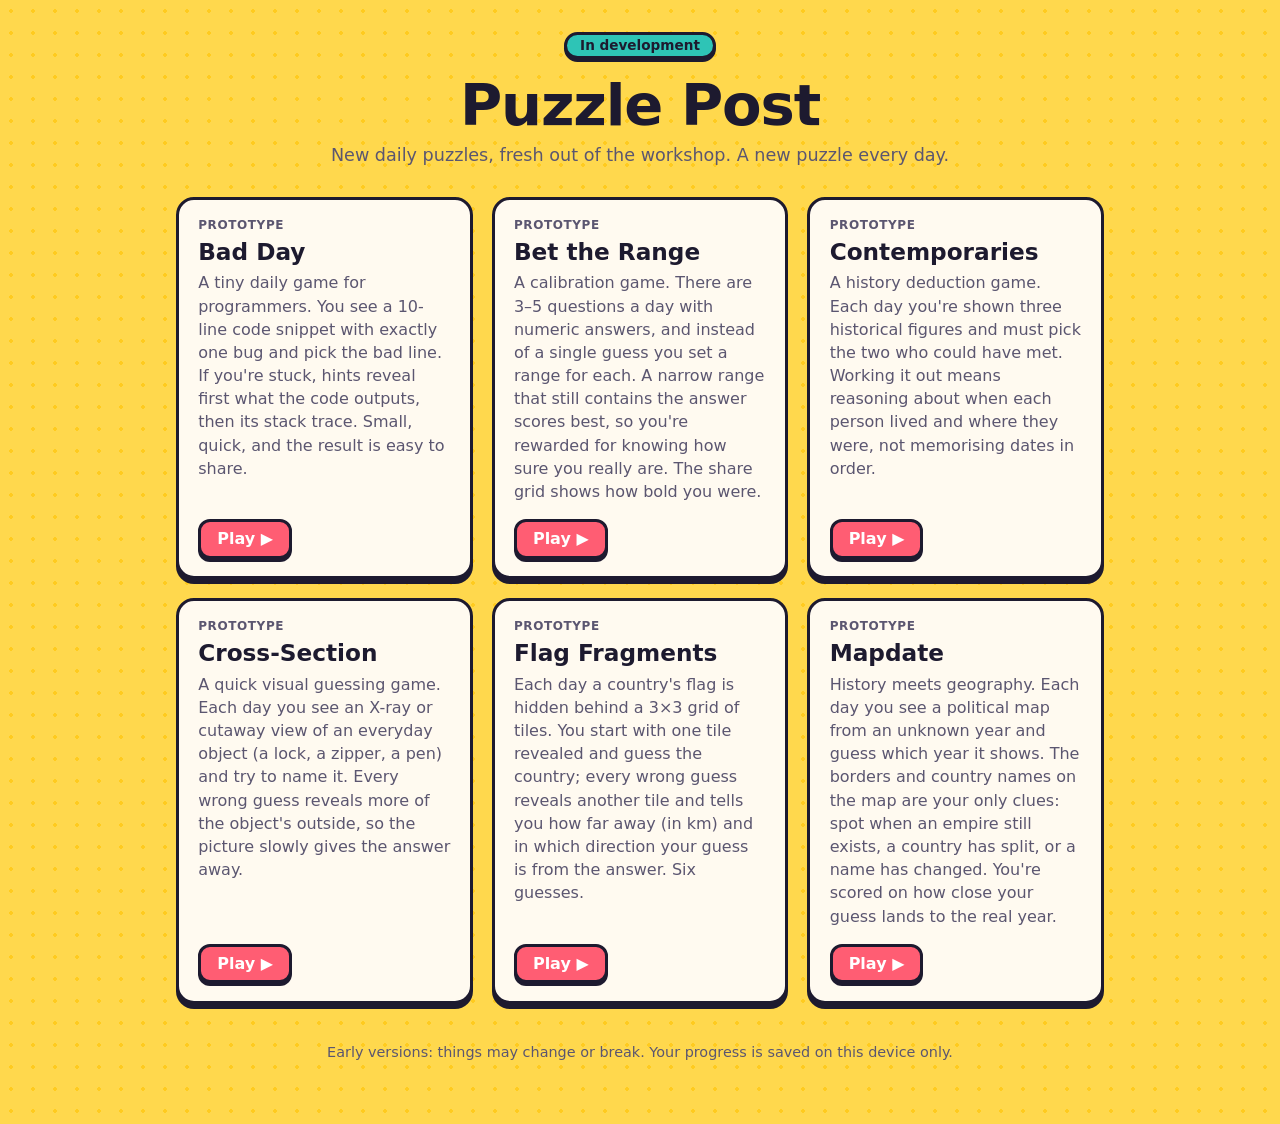
==== index.html @ 7a164815 "[ubuntim] update dev site: bad-day, bet-the-range, contemporaries, cross-section, flag-fragments, ma" ====
<!doctype html>
<html lang="en">
<head>
<meta charset="utf-8">
<meta name="viewport" content="width=device-width,initial-scale=1">
<meta name="robots" content="noindex">
<title>Puzzle Post · games in development</title>
<meta name="description" content="New daily puzzle games from Puzzle Post, still in development.">
<style>
:root{--bg:#ffd84d;--dots:#ffcb1f;--paper:#fffaf0;--ink:#1d1a2f;--muted:#5b5670;--accent:#ff5d73;--accent-2:#2ec4b6;
--font:ui-rounded,'SF Pro Rounded','Nunito','Varela Round','Segoe UI',system-ui,sans-serif}
*{box-sizing:border-box}
body{margin:0;min-height:100dvh;font-family:var(--font);color:var(--ink);background:var(--bg) radial-gradient(var(--dots) 2px,transparent 2px) 0 0/22px 22px}
main{max-width:960px;margin:0 auto;padding:2rem 16px 4rem}
header{text-align:center;margin-bottom:2rem}
h1{font-size:clamp(2.2rem,8vw,3.6rem);margin:0;letter-spacing:-.02em}
.sub{font-size:1.1rem;color:var(--muted);margin:.4rem 0 0}
.badge{display:inline-block;background:var(--accent-2);border:3px solid var(--ink);border-radius:999px;padding:.15rem .8rem;font-weight:800;font-size:.85rem;margin-bottom:.8rem;box-shadow:0 3px 0 var(--ink)}
.grid{display:grid;grid-template-columns:repeat(auto-fill,minmax(260px,1fr));gap:1.2rem}
.card{display:flex;flex-direction:column;gap:.4rem;background:var(--paper);border:3px solid var(--ink);border-radius:18px;padding:1.1rem 1.2rem;
color:inherit;text-decoration:none;box-shadow:0 5px 0 var(--ink);transition:transform .12s,box-shadow .12s}
.card:hover,.card:focus-visible{transform:translateY(-3px);box-shadow:0 8px 0 var(--ink);outline:none}
.card:active{transform:translateY(3px);box-shadow:0 2px 0 var(--ink)}
.card h2{margin:0;font-size:1.45rem}
.card p{margin:0;color:var(--muted);flex:1;line-height:1.45}
.tag{align-self:flex-start;font-size:.75rem;font-weight:800;text-transform:uppercase;letter-spacing:.05em;color:var(--muted)}
.play{align-self:flex-start;margin-top:.6rem;background:var(--accent);color:#fff;border:3px solid var(--ink);border-radius:12px;padding:.45rem 1rem;font-weight:800;box-shadow:0 3px 0 var(--ink)}
.empty{text-align:center;color:var(--muted)}
footer{text-align:center;color:var(--muted);font-size:.9rem;margin-top:2.5rem}
@media (prefers-reduced-motion:reduce){.card{transition:none}}
</style>
</head>
<body>
<main>
<header>
  <span class="badge">In development</span>
  <h1>Puzzle Post</h1>
  <p class="sub">New daily puzzles, fresh out of the workshop. A new puzzle every day.</p>
</header>
<div class="grid">
<a class="card" href="bad-day/">
  <span class="tag">Prototype</span>
  <h2>Bad Day</h2>
  <p>A tiny daily game for programmers. You see a 10-line code snippet with exactly one bug and pick the bad line. If you're stuck, hints reveal first what the code outputs, then its stack trace. Small, quick, and the result is easy to share.</p>
  <span class="play">Play ▶</span>
</a>
<a class="card" href="bet-the-range/">
  <span class="tag">Prototype</span>
  <h2>Bet the Range</h2>
  <p>A calibration game. There are 3–5 questions a day with numeric answers, and instead of a single guess you set a range for each. A narrow range that still contains the answer scores best, so you're rewarded for knowing how sure you really are. The share grid shows how bold you were.</p>
  <span class="play">Play ▶</span>
</a>
<a class="card" href="contemporaries/">
  <span class="tag">Prototype</span>
  <h2>Contemporaries</h2>
  <p>A history deduction game. Each day you're shown three historical figures and must pick the two who could have met. Working it out means reasoning about when each person lived and where they were, not memorising dates in order.</p>
  <span class="play">Play ▶</span>
</a>
<a class="card" href="cross-section/">
  <span class="tag">Prototype</span>
  <h2>Cross-Section</h2>
  <p>A quick visual guessing game. Each day you see an X-ray or cutaway view of an everyday object (a lock, a zipper, a pen) and try to name it. Every wrong guess reveals more of the object's outside, so the picture slowly gives the answer away.</p>
  <span class="play">Play ▶</span>
</a>
<a class="card" href="flag-fragments/">
  <span class="tag">Prototype</span>
  <h2>Flag Fragments</h2>
  <p>Each day a country's flag is hidden behind a 3×3 grid of tiles. You start with one tile revealed and guess the country; every wrong guess reveals another tile and tells you how far away (in km) and in which direction your guess is from the answer. Six guesses.</p>
  <span class="play">Play ▶</span>
</a>
<a class="card" href="mapdate/">
  <span class="tag">Prototype</span>
  <h2>Mapdate</h2>
  <p>History meets geography. Each day you see a political map from an unknown year and guess which year it shows. The borders and country names on the map are your only clues: spot when an empire still exists, a country has split, or a name has changed. You're scored on how close your guess lands to the real year.</p>
  <span class="play">Play ▶</span>
</a>
</div>
<footer>Early versions: things may change or break. Your progress is saved on this device only.</footer>
</main>
</body>
</html>
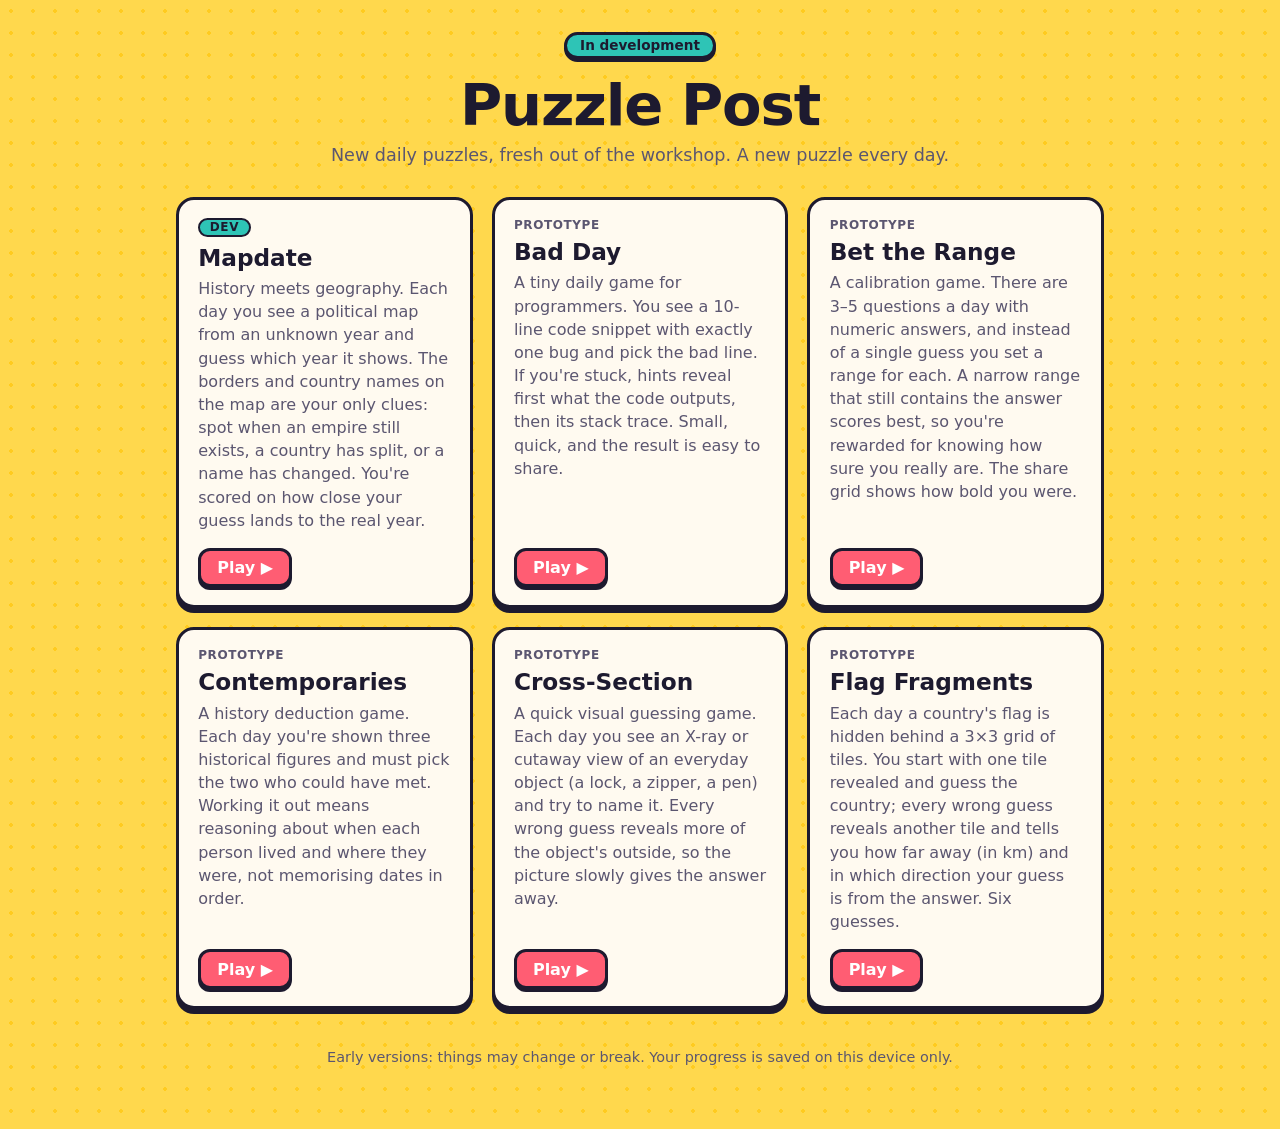
==== commit 9e80d22b: "[ubuntim] update dev site: mapdate, bad-day, bet-the-range, contemporaries, cross-section, flag-frag" ====
--- a/index.html
+++ b/index.html
@@ -25,6 +25,7 @@
 .card p{margin:0;color:var(--muted);flex:1;line-height:1.45}
 .tag{align-self:flex-start;font-size:.75rem;font-weight:800;text-transform:uppercase;letter-spacing:.05em;color:var(--muted)}
 .play{align-self:flex-start;margin-top:.6rem;background:var(--accent);color:#fff;border:3px solid var(--ink);border-radius:12px;padding:.45rem 1rem;font-weight:800;box-shadow:0 3px 0 var(--ink)}
+.card.dev .tag{color:var(--ink);background:var(--accent-2);border:2px solid var(--ink);border-radius:999px;padding:.05rem .6rem}
 .empty{text-align:center;color:var(--muted)}
 footer{text-align:center;color:var(--muted);font-size:.9rem;margin-top:2.5rem}
 @media (prefers-reduced-motion:reduce){.card{transition:none}}
@@ -38,6 +39,12 @@
   <p class="sub">New daily puzzles, fresh out of the workshop. A new puzzle every day.</p>
 </header>
 <div class="grid">
+<a class="card dev" href="mapdate/">
+  <span class="tag">Dev</span>
+  <h2>Mapdate</h2>
+  <p>History meets geography. Each day you see a political map from an unknown year and guess which year it shows. The borders and country names on the map are your only clues: spot when an empire still exists, a country has split, or a name has changed. You're scored on how close your guess lands to the real year.</p>
+  <span class="play">Play ▶</span>
+</a>
 <a class="card" href="bad-day/">
   <span class="tag">Prototype</span>
   <h2>Bad Day</h2>
@@ -68,12 +75,6 @@
   <p>Each day a country's flag is hidden behind a 3×3 grid of tiles. You start with one tile revealed and guess the country; every wrong guess reveals another tile and tells you how far away (in km) and in which direction your guess is from the answer. Six guesses.</p>
   <span class="play">Play ▶</span>
 </a>
-<a class="card" href="mapdate/">
-  <span class="tag">Prototype</span>
-  <h2>Mapdate</h2>
-  <p>History meets geography. Each day you see a political map from an unknown year and guess which year it shows. The borders and country names on the map are your only clues: spot when an empire still exists, a country has split, or a name has changed. You're scored on how close your guess lands to the real year.</p>
-  <span class="play">Play ▶</span>
-</a>
 </div>
 <footer>Early versions: things may change or break. Your progress is saved on this device only.</footer>
 </main>
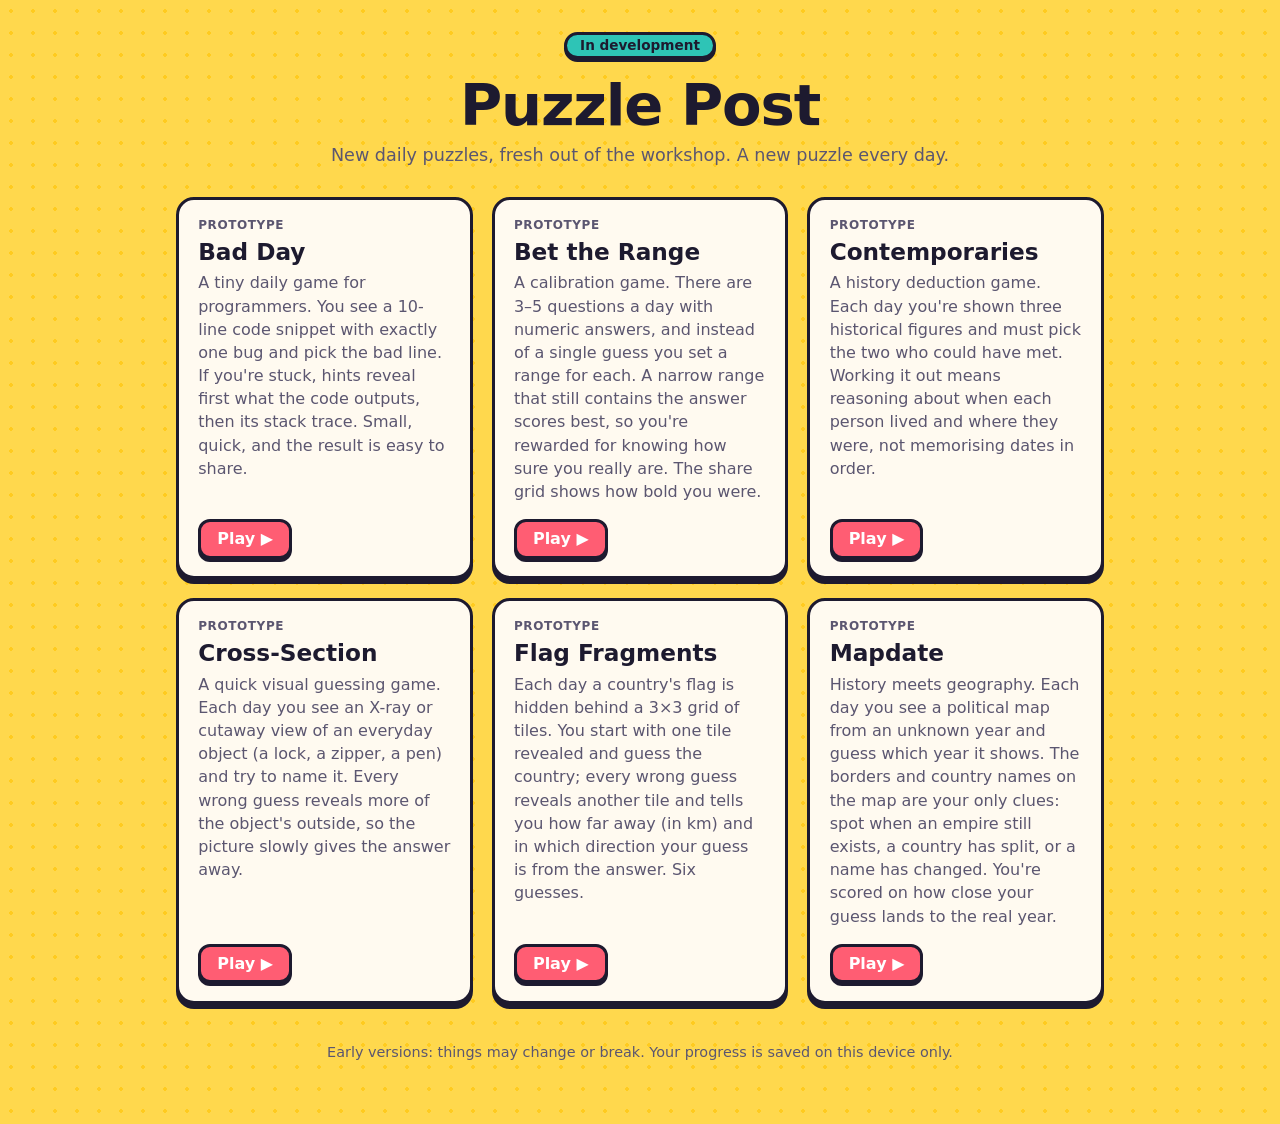
==== commit c53c7c63: "[ubuntim] update dev site: bad-day, bet-the-range, contemporaries, cross-section, flag-fragments, ma" ====
--- a/index.html
+++ b/index.html
@@ -39,12 +39,6 @@
   <p class="sub">New daily puzzles, fresh out of the workshop. A new puzzle every day.</p>
 </header>
 <div class="grid">
-<a class="card dev" href="mapdate/">
-  <span class="tag">Dev</span>
-  <h2>Mapdate</h2>
-  <p>History meets geography. Each day you see a political map from an unknown year and guess which year it shows. The borders and country names on the map are your only clues: spot when an empire still exists, a country has split, or a name has changed. You're scored on how close your guess lands to the real year.</p>
-  <span class="play">Play ▶</span>
-</a>
 <a class="card" href="bad-day/">
   <span class="tag">Prototype</span>
   <h2>Bad Day</h2>
@@ -75,6 +69,12 @@
   <p>Each day a country's flag is hidden behind a 3×3 grid of tiles. You start with one tile revealed and guess the country; every wrong guess reveals another tile and tells you how far away (in km) and in which direction your guess is from the answer. Six guesses.</p>
   <span class="play">Play ▶</span>
 </a>
+<a class="card" href="mapdate/">
+  <span class="tag">Prototype</span>
+  <h2>Mapdate</h2>
+  <p>History meets geography. Each day you see a political map from an unknown year and guess which year it shows. The borders and country names on the map are your only clues: spot when an empire still exists, a country has split, or a name has changed. You're scored on how close your guess lands to the real year.</p>
+  <span class="play">Play ▶</span>
+</a>
 </div>
 <footer>Early versions: things may change or break. Your progress is saved on this device only.</footer>
 </main>
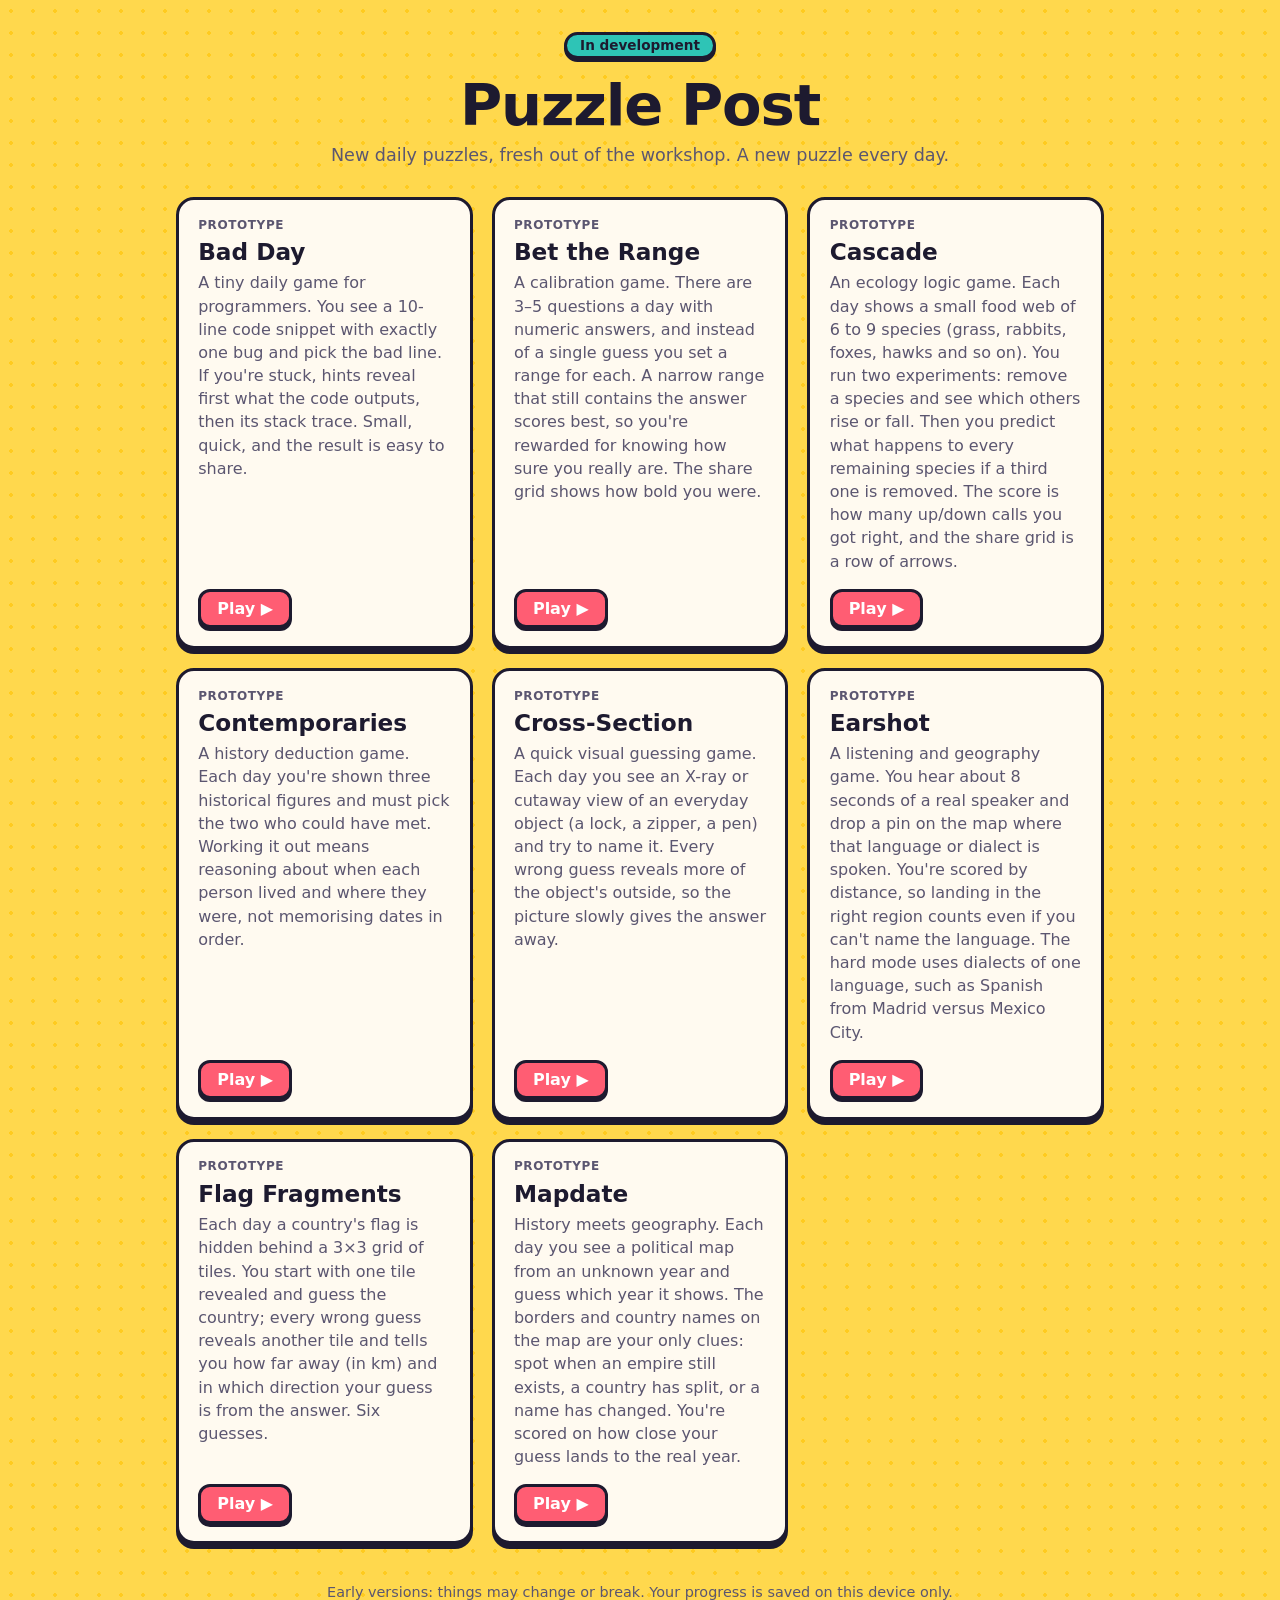
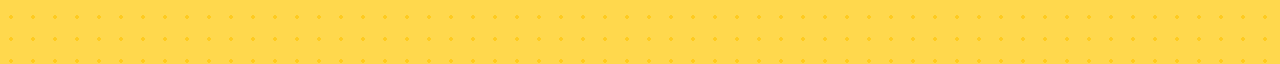
==== commit e1b0b6ab: "[ubuntim] update dev site: bad-day, bet-the-range, cascade, contemporaries, cross-section, earshot, " ====
--- a/index.html
+++ b/index.html
@@ -51,6 +51,12 @@
   <p>A calibration game. There are 3–5 questions a day with numeric answers, and instead of a single guess you set a range for each. A narrow range that still contains the answer scores best, so you're rewarded for knowing how sure you really are. The share grid shows how bold you were.</p>
   <span class="play">Play ▶</span>
 </a>
+<a class="card" href="cascade/">
+  <span class="tag">Prototype</span>
+  <h2>Cascade</h2>
+  <p>An ecology logic game. Each day shows a small food web of 6 to 9 species (grass, rabbits, foxes, hawks and so on). You run two experiments: remove a species and see which others rise or fall. Then you predict what happens to every remaining species if a third one is removed. The score is how many up/down calls you got right, and the share grid is a row of arrows.</p>
+  <span class="play">Play ▶</span>
+</a>
 <a class="card" href="contemporaries/">
   <span class="tag">Prototype</span>
   <h2>Contemporaries</h2>
@@ -61,6 +67,12 @@
   <span class="tag">Prototype</span>
   <h2>Cross-Section</h2>
   <p>A quick visual guessing game. Each day you see an X-ray or cutaway view of an everyday object (a lock, a zipper, a pen) and try to name it. Every wrong guess reveals more of the object's outside, so the picture slowly gives the answer away.</p>
+  <span class="play">Play ▶</span>
+</a>
+<a class="card" href="earshot/">
+  <span class="tag">Prototype</span>
+  <h2>Earshot</h2>
+  <p>A listening and geography game. You hear about 8 seconds of a real speaker and drop a pin on the map where that language or dialect is spoken. You're scored by distance, so landing in the right region counts even if you can't name the language. The hard mode uses dialects of one language, such as Spanish from Madrid versus Mexico City.</p>
   <span class="play">Play ▶</span>
 </a>
 <a class="card" href="flag-fragments/">
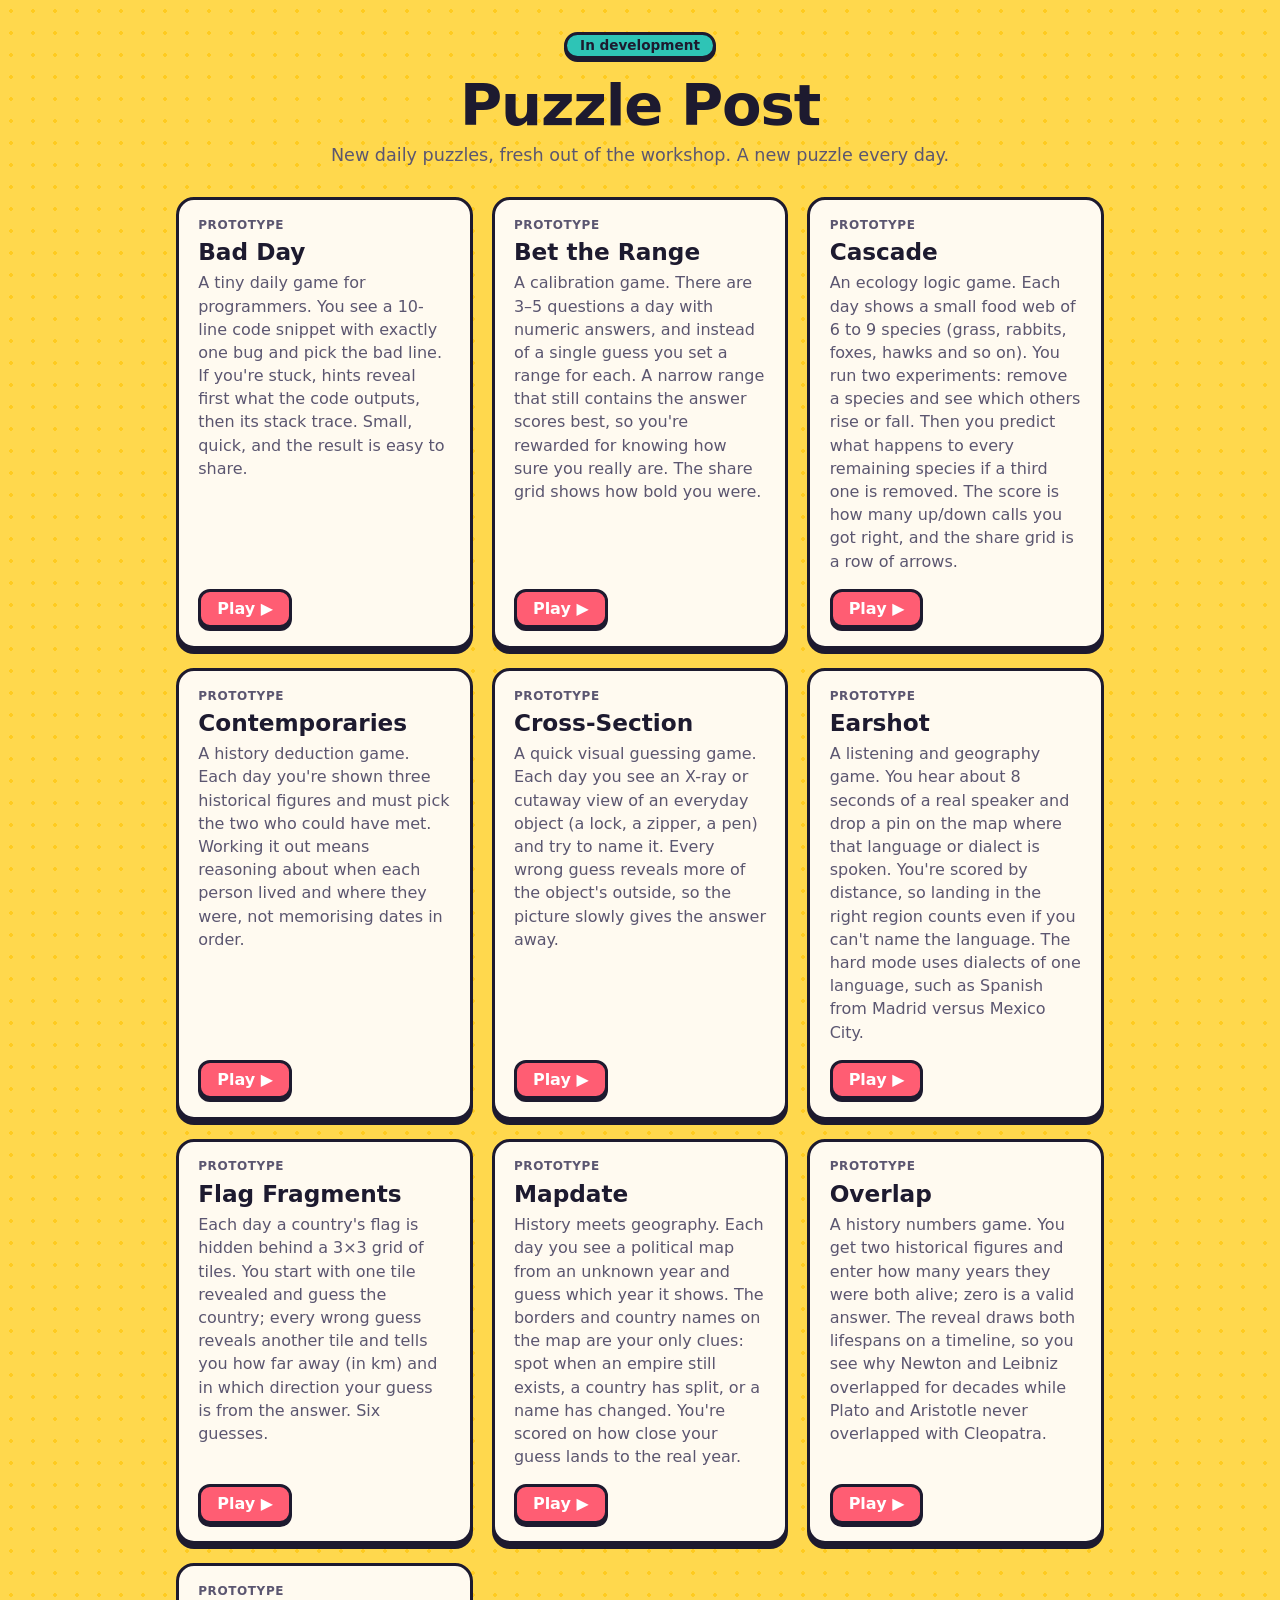
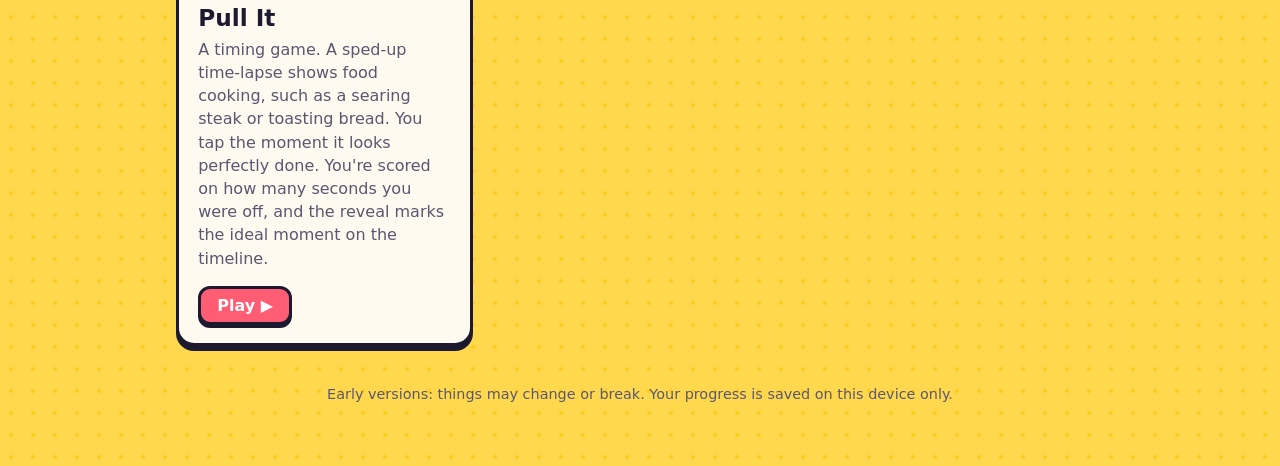
==== commit a79084a1: "[ubuntim] update dev site: bad-day, bet-the-range, cascade, contemporaries, cross-section, earshot, " ====
--- a/index.html
+++ b/index.html
@@ -87,6 +87,18 @@
   <p>History meets geography. Each day you see a political map from an unknown year and guess which year it shows. The borders and country names on the map are your only clues: spot when an empire still exists, a country has split, or a name has changed. You're scored on how close your guess lands to the real year.</p>
   <span class="play">Play ▶</span>
 </a>
+<a class="card" href="overlap/">
+  <span class="tag">Prototype</span>
+  <h2>Overlap</h2>
+  <p>A history numbers game. You get two historical figures and enter how many years they were both alive; zero is a valid answer. The reveal draws both lifespans on a timeline, so you see why Newton and Leibniz overlapped for decades while Plato and Aristotle never overlapped with Cleopatra.</p>
+  <span class="play">Play ▶</span>
+</a>
+<a class="card" href="pull-it/">
+  <span class="tag">Prototype</span>
+  <h2>Pull It</h2>
+  <p>A timing game. A sped-up time-lapse shows food cooking, such as a searing steak or toasting bread. You tap the moment it looks perfectly done. You're scored on how many seconds you were off, and the reveal marks the ideal moment on the timeline.</p>
+  <span class="play">Play ▶</span>
+</a>
 </div>
 <footer>Early versions: things may change or break. Your progress is saved on this device only.</footer>
 </main>
